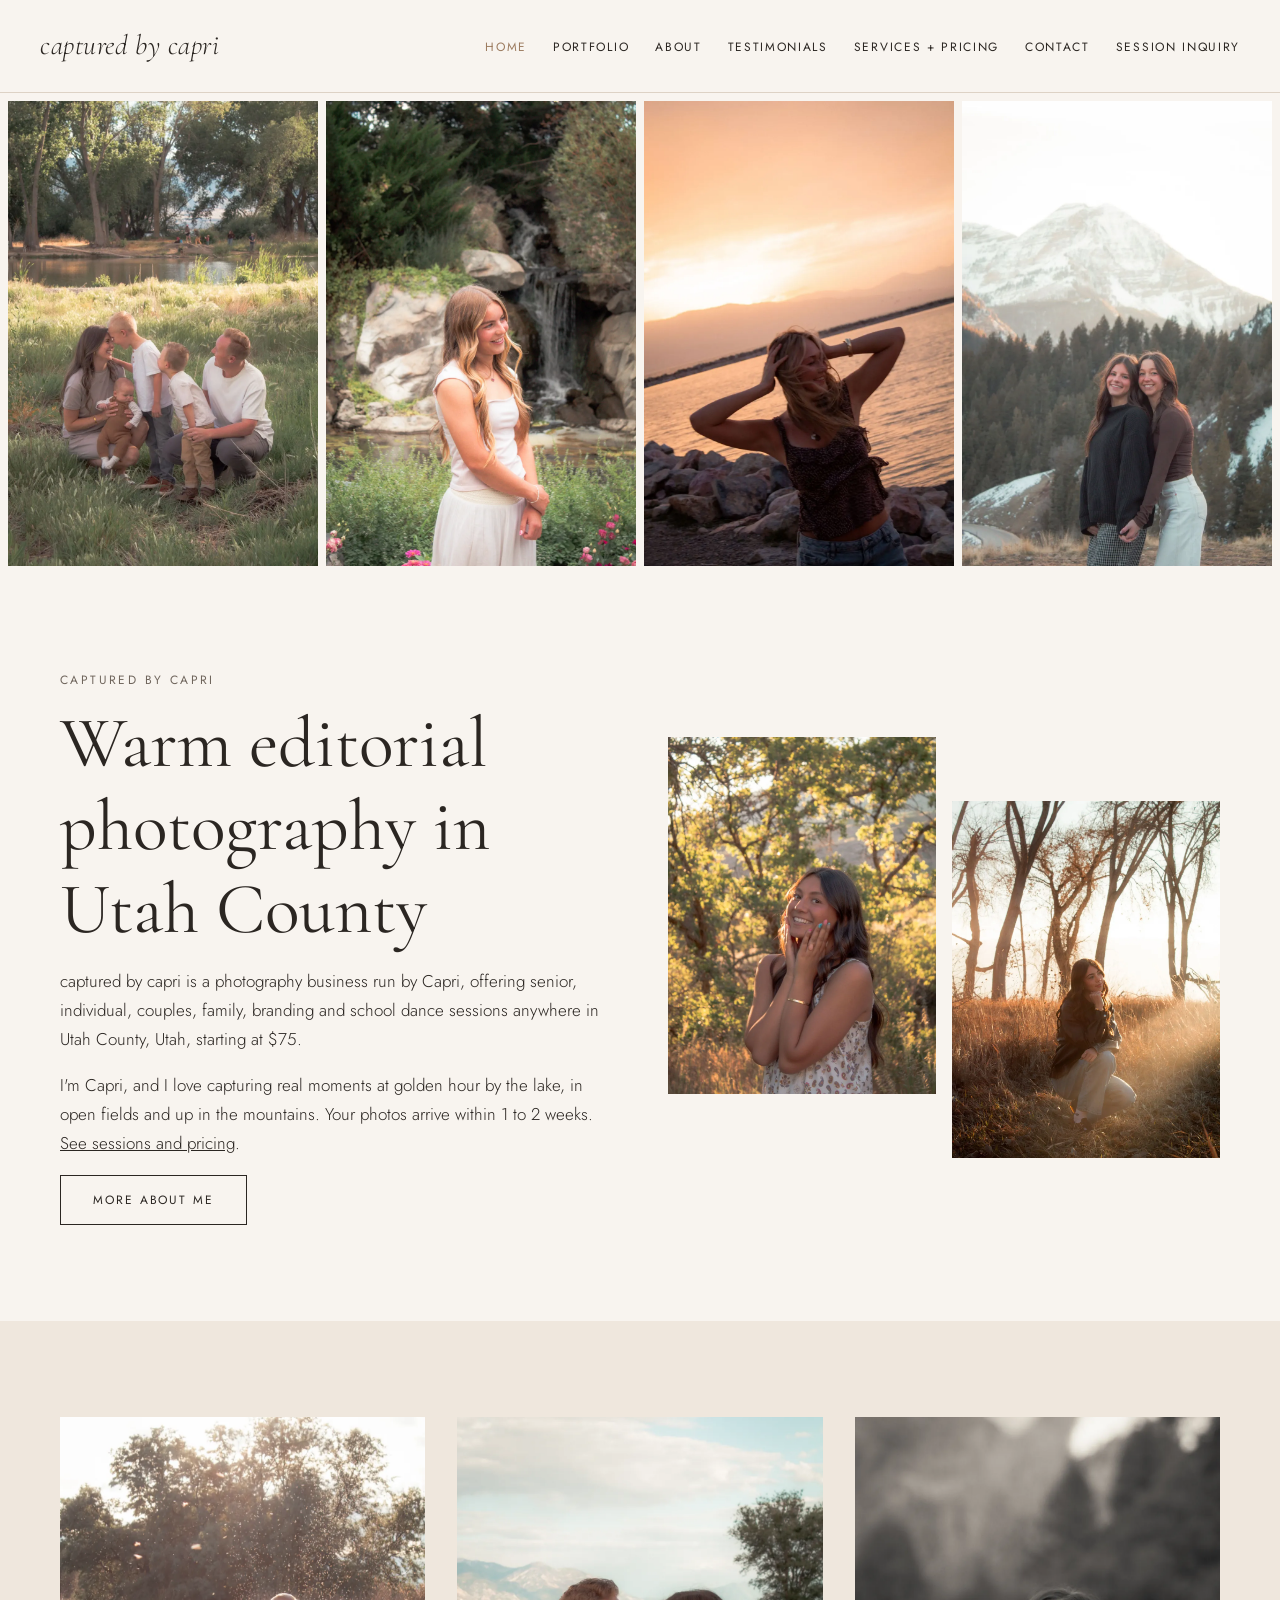
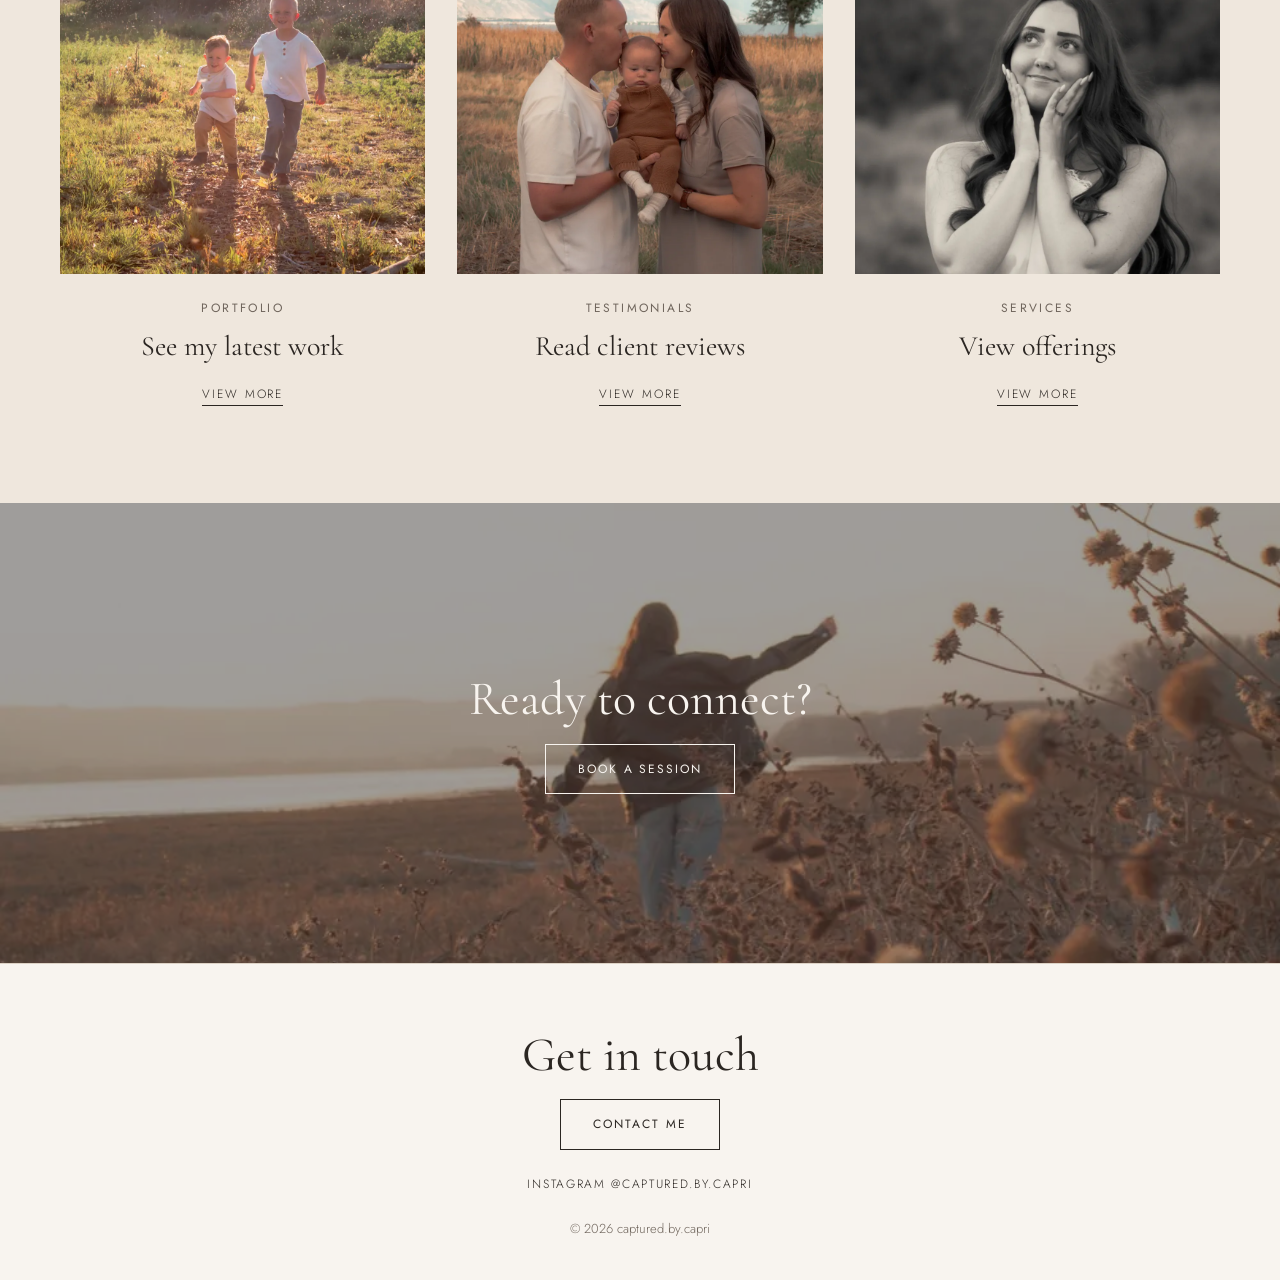
==== index.html @ 4c90bc12 "Add six new photos to the portfolio and B&W portrait to Services card Portfolio: adds IMG_1790, IMG_" ====
<!doctype html>
<html lang="en">
<head>
  <meta charset="utf-8">
  <meta name="viewport" content="width=device-width, initial-scale=1">
  <title>Utah County Senior & Family Photographer | captured by capri</title>
  <meta name="description" content="Warm, editorial photography in Utah County. Senior, couples, family and branding sessions with Capri, starting at $75. Book your session today.">
  <link rel="canonical" href="https://capturedbycapri.com/">
  <link rel="icon" href="favicon.svg" type="image/svg+xml">
  <link rel="apple-touch-icon" href="apple-touch-icon.png">
  <meta name="theme-color" content="#f8f4ef">
  <meta property="og:type" content="website">
  <meta property="og:site_name" content="captured by capri">
  <meta property="og:title" content="Utah County Senior & Family Photographer | captured by capri">
  <meta property="og:description" content="Warm, editorial photography in Utah County. Senior, couples, family and branding sessions with Capri, starting at $75. Book your session today.">
  <meta property="og:url" content="https://capturedbycapri.com/">
  <meta property="og:image" content="https://capturedbycapri.com/assets/og-image.jpg">
  <meta property="og:image:width" content="1200">
  <meta property="og:image:height" content="630">
  <meta name="twitter:card" content="summary_large_image">
  <script type="application/ld+json">
{
  "@context": "https://schema.org",
  "@type": "ProfessionalService",
  "@id": "https://capturedbycapri.com/#business",
  "name": "captured by capri",
  "description": "Senior, couples, family and branding photography in Utah County, Utah.",
  "url": "https://capturedbycapri.com/",
  "image": "https://capturedbycapri.com/assets/og-image.jpg",
  "logo": "https://capturedbycapri.com/apple-touch-icon.png",
  "priceRange": "$15–$115",
  "areaServed": {
    "@type": "AdministrativeArea",
    "name": "Utah County, Utah"
  },
  "sameAs": [
    "https://instagram.com/captured.by.capri"
  ],
  "hasOfferCatalog": {
    "@type": "OfferCatalog",
    "name": "Photography sessions",
    "itemListElement": [
      {
        "@type": "Offer",
        "price": "75",
        "priceCurrency": "USD",
        "itemOffered": {
          "@type": "Service",
          "name": "Individual / senior session",
          "description": "60+ photos"
        }
      },
      {
        "@type": "Offer",
        "price": "90",
        "priceCurrency": "USD",
        "itemOffered": {
          "@type": "Service",
          "name": "Couple session",
          "description": "70+ photos"
        }
      },
      {
        "@type": "Offer",
        "price": "105",
        "priceCurrency": "USD",
        "itemOffered": {
          "@type": "Service",
          "name": "Family session",
          "description": "65+ photos"
        }
      },
      {
        "@type": "Offer",
        "price": "115",
        "priceCurrency": "USD",
        "itemOffered": {
          "@type": "Service",
          "name": "Branding session",
          "description": "75+ photos"
        }
      },
      {
        "@type": "Offer",
        "price": "15",
        "priceCurrency": "USD",
        "itemOffered": {
          "@type": "Service",
          "name": "School dance group",
          "description": "Price varies with the number of couples in the group"
        }
      }
    ]
  },
  "founder": {
    "@type": "Person",
    "name": "Capri",
    "jobTitle": "Photographer",
    "url": "https://capturedbycapri.com/about.html",
    "sameAs": [
      "https://instagram.com/captured.by.capri"
    ]
  },
  "knowsAbout": [
    "Senior portrait photography",
    "Family photography",
    "Couples photography",
    "Branding photography"
  ]
}
  </script>
  <link rel="preconnect" href="https://fonts.googleapis.com">
  <link rel="preconnect" href="https://fonts.gstatic.com" crossorigin>
  <link href="https://fonts.googleapis.com/css2?family=Cormorant+Garamond:ital,wght@0,400;1,400&family=Jost:wght@300;400&display=swap" rel="stylesheet">
  <link rel="stylesheet" href="assets/style.css">
</head>
<body>
  <header class="site-header">
    <a class="logo" href="index.html">captured by capri</a>
    <button class="nav-toggle" aria-expanded="false" aria-controls="site-nav">Menu</button>
    <nav class="site-nav" id="site-nav" aria-label="Main">
      <ul>
        <li><a href="index.html" aria-current="page">Home</a></li>
        <li><a href="portfolio.html">Portfolio</a></li>
        <li><a href="about.html">About</a></li>
        <li><a href="testimonials.html">Testimonials</a></li>
        <li><a href="services.html">Services + Pricing</a></li>
        <li><a href="contact.html">Contact</a></li>
        <li><a href="inquiry.html">Session Inquiry</a></li>
      </ul>
    </nav>
  </header>

  <main>
    <section class="hero-strip" aria-label="Featured photos">
      <img src="assets/photos/web/IMG_3997.webp" alt="Family of five sitting together in green grass by a pond" width="1000" height="1500" fetchpriority="high">
      <img src="assets/photos/web/senior-waterfall.webp" alt="Senior portrait in a white dress beside a garden waterfall and pink zinnias" width="1000" height="1500">
      <img src="assets/photos/web/IMG_3326.webp" alt="Girl with her hands in her hair at the lakeshore during a peach-colored sunset" width="1000" height="1500">
      <img src="assets/photos/web/IMG_2853.webp" alt="Two friends hugging in front of a snowy mountain peak and pine trees" width="1000" height="1500">
    </section>

    <section class="section">
      <div class="container intro">
        <div>
          <span class="eyebrow">captured by capri</span>
          <h1>Warm editorial photography in Utah County</h1>
          <p>captured by capri is a photography business run by Capri, offering senior, individual, couples, family, branding and school dance sessions anywhere in Utah County, Utah, starting at $75.</p>
          <p>I'm Capri, and I love capturing real moments at golden hour by the lake, in open fields and up in the mountains. Your photos arrive within 1 to 2 weeks. <a href="services.html">See sessions and pricing</a>.</p>
          <a class="button" href="about.html">More about me</a>
        </div>
        <div class="intro-photos">
          <img src="assets/photos/web/IMG_4443.webp" alt="Senior girl smiling with her hands on her cheeks in golden-hour backlight" width="1000" height="1500" loading="lazy">
          <img src="assets/photos/web/IMG_2374.webp" alt="Senior girl crouched in tall grass under bare trees in golden backlight" width="1000" height="1500" loading="lazy">
        </div>
      </div>
    </section>

    <section class="section alt">
      <div class="container cards">
        <a class="card" href="portfolio.html">
          <img src="assets/photos/web/IMG_4342.webp" alt="Two young brothers running through sunlit grass by the lake" width="1000" height="1354" loading="lazy">
          <span class="eyebrow">Portfolio</span>
          <h3>See my latest work</h3>
          <span class="more">View more</span>
        </a>
        <a class="card" href="testimonials.html">
          <img src="assets/photos/web/IMG_4170.webp" alt="Parents kissing their baby in a golden field with mountains behind them" width="984" height="1500" loading="lazy">
          <span class="eyebrow">Testimonials</span>
          <h3>Read client reviews</h3>
          <span class="more">View more</span>
        </a>
        <a class="card" href="services.html">
          <img src="assets/photos/web/IMG_9666.webp" alt="Black and white portrait of a young woman smiling with her hands on her cheeks" width="1000" height="1500" loading="lazy">
          <span class="eyebrow">Services</span>
          <h3>View offerings</h3>
          <span class="more">View more</span>
        </a>
      </div>
    </section>

    <section class="cta-banner" style="background-image: url('assets/photos/web/IMG_2641.webp')">
      <div>
        <h2>Ready to connect?</h2>
        <a class="button light" href="inquiry.html">Book a session</a>
      </div>
    </section>
  </main>

  <footer class="site-footer">
    <h2>Get in touch</h2>
    <a class="button" href="contact.html">Contact me</a>
    <br>
    <a class="social" href="https://instagram.com/captured.by.capri">Instagram @captured.by.capri</a>
    <small>&copy; 2026 captured.by.capri</small>
  </footer>

  <script src="assets/site.js"></script>
</body>
</html>
---- assets/style.css ----
:root {
  --bg: #f8f4ef;
  --bg-alt: #efe7dd;
  --text: #2b2622;
  --muted: #6f655c;
  --accent: #9c7b5f;
  --line: #ddd2c5;
  --serif: "Cormorant Garamond", Georgia, serif;
  --sans: "Jost", "Helvetica Neue", Arial, sans-serif;
}

* { box-sizing: border-box; }

html { scroll-behavior: smooth; }

body {
  margin: 0;
  background: var(--bg);
  color: var(--text);
  font-family: var(--sans);
  font-weight: 300;
  font-size: 17px;
  line-height: 1.7;
}

img { display: block; max-width: 100%; height: auto; }

a { color: inherit; }

/* Header */
.site-header {
  display: flex;
  align-items: center;
  justify-content: space-between;
  gap: 24px;
  padding: 22px 40px;
  border-bottom: 1px solid var(--line);
  background: var(--bg);
  position: sticky;
  top: 0;
  z-index: 10;
}

.logo {
  font-family: var(--serif);
  font-size: 28px;
  font-style: italic;
  text-decoration: none;
  letter-spacing: 0.02em;
}

.site-nav ul {
  display: flex;
  flex-wrap: wrap;
  gap: 26px;
  list-style: none;
  margin: 0;
  padding: 0;
}

.site-nav a {
  text-decoration: none;
  text-transform: uppercase;
  letter-spacing: 0.14em;
  font-size: 12px;
  font-weight: 400;
}

.site-nav a:hover,
.site-nav a[aria-current="page"] { color: var(--accent); }

.nav-toggle {
  display: none;
  background: none;
  border: 1px solid var(--line);
  padding: 8px 12px;
  font: inherit;
  font-size: 12px;
  letter-spacing: 0.14em;
  text-transform: uppercase;
  color: var(--text);
  cursor: pointer;
}

/* Type */
h1, h2, h3 {
  font-family: var(--serif);
  font-weight: 400;
  line-height: 1.15;
  margin: 0 0 16px;
}

h1 { font-size: clamp(40px, 6vw, 72px); }
h2 { font-size: clamp(32px, 4vw, 48px); }
h3 { font-size: 28px; }

.eyebrow {
  display: block;
  text-transform: uppercase;
  letter-spacing: 0.2em;
  font-size: 12px;
  font-weight: 400;
  color: var(--muted);
  margin-bottom: 12px;
}

.button {
  display: inline-block;
  padding: 14px 32px;
  border: 1px solid var(--text);
  text-decoration: none;
  text-transform: uppercase;
  letter-spacing: 0.16em;
  font-size: 12px;
  font-weight: 400;
  background: transparent;
  color: var(--text);
  cursor: pointer;
  transition: background 0.2s, color 0.2s;
}

.button:hover { background: var(--text); color: var(--bg); }

.button.light { border-color: var(--bg); color: var(--bg); }
.button.light:hover { background: var(--bg); color: var(--text); }

/* Layout */
.section { padding: 96px 40px; }
.section.alt { background: var(--bg-alt); }
.container { max-width: 1160px; margin: 0 auto; }
.narrow { max-width: 720px; margin: 0 auto; }
.center { text-align: center; }

.page-title { padding: 80px 40px 40px; text-align: center; }

/* Home hero: four-photo strip */
.hero-strip {
  display: grid;
  grid-template-columns: repeat(4, minmax(0, 1fr));
  gap: 8px;
  padding: 8px;
}

.hero-strip img { width: 100%; aspect-ratio: 2 / 3; object-fit: cover; }

.intro {
  display: grid;
  grid-template-columns: minmax(0, 1fr) minmax(0, 1fr);
  gap: 56px;
  align-items: center;
}

.intro-photos { display: grid; grid-template-columns: minmax(0, 1fr) minmax(0, 1fr); gap: 16px; }
.intro-photos img { width: 100%; aspect-ratio: 3 / 4; object-fit: cover; }
.intro-photos img:last-child { margin-top: 64px; }

.cards {
  display: grid;
  grid-template-columns: repeat(3, minmax(0, 1fr));
  gap: 32px;
}

.card { text-align: center; text-decoration: none; }
.card img { width: 100%; aspect-ratio: 4 / 5; object-fit: cover; margin-bottom: 24px; }
.card .more {
  text-transform: uppercase;
  letter-spacing: 0.16em;
  font-size: 12px;
  border-bottom: 1px solid var(--text);
  padding-bottom: 2px;
}

.cta-banner {
  position: relative;
  min-height: 460px;
  display: grid;
  place-items: center;
  text-align: center;
  color: var(--bg);
  background-size: cover;
  background-position: center;
}

.cta-banner::before {
  content: "";
  position: absolute;
  inset: 0;
  background: rgba(43, 38, 34, 0.45);
}

.cta-banner > div { position: relative; }

/* Portfolio */
.gallery { columns: 3 280px; column-gap: 12px; padding: 0 12px 96px; }
.gallery img { width: 100%; margin-bottom: 12px; break-inside: avoid; }

/* About */
.about {
  display: grid;
  grid-template-columns: minmax(0, 5fr) minmax(0, 6fr);
  gap: 64px;
  align-items: start;
}

.about img { width: 100%; object-fit: cover; }
.about-secondary { margin-top: 24px; }
.about .actions { display: flex; flex-wrap: wrap; gap: 16px; margin-top: 32px; }

/* Testimonials */
.testimonial {
  display: grid;
  grid-template-columns: minmax(0, 1fr) minmax(0, 1fr);
  gap: 56px;
  align-items: center;
  padding: 64px 0;
  border-bottom: 1px solid var(--line);
}

.testimonial:last-child { border-bottom: 0; }
.testimonial.no-photos { grid-template-columns: minmax(0, 1fr); text-align: center; }
.testimonial.flip .photos { order: 2; }

.testimonial .photos { display: grid; grid-template-columns: repeat(3, minmax(0, 1fr)); gap: 8px; }
.testimonial .photos img { width: 100%; aspect-ratio: 2 / 3; object-fit: cover; }

blockquote {
  margin: 0;
  font-family: var(--serif);
  font-size: 28px;
  font-style: italic;
  line-height: 1.4;
}

.cite {
  display: block;
  margin-top: 20px;
  text-transform: uppercase;
  letter-spacing: 0.18em;
  font-size: 12px;
  color: var(--muted);
}

/* Services */
.services-hero img { width: 100%; max-height: 520px; object-fit: cover; }

.packages {
  display: grid;
  grid-template-columns: repeat(3, minmax(0, 1fr));
  gap: 24px;
}

.package {
  border: 1px solid var(--line);
  background: var(--bg);
  padding: 40px 32px;
  text-align: center;
  display: flex;
  flex-direction: column;
}

.package ul { list-style: none; padding: 0; margin: 0 0 24px; color: var(--muted); }
.package li { padding: 4px 0; }
.price { font-family: var(--serif); font-size: 40px; margin-top: auto; }
.price small { font-family: var(--sans); font-size: 13px; color: var(--muted); display: block; }

.info-list { list-style: none; padding: 0; margin: 48px 0 0; text-align: center; }
.info-list li { padding: 6px 0; }

/* Forms */
.split {
  display: grid;
  grid-template-columns: minmax(0, 1fr) minmax(0, 1fr);
  gap: 64px;
  align-items: start;
}

.split img { width: 100%; object-fit: cover; }

form { display: grid; gap: 20px; }

label {
  display: grid;
  gap: 6px;
  text-transform: uppercase;
  letter-spacing: 0.14em;
  font-size: 12px;
  font-weight: 400;
}

input, select, textarea {
  font: inherit;
  font-size: 16px;
  text-transform: none;
  letter-spacing: normal;
  color: var(--text);
  background: transparent;
  border: 0;
  border-bottom: 1px solid var(--muted);
  padding: 10px 2px;
  border-radius: 0;
}

textarea { min-height: 140px; resize: vertical; }

input:focus, select:focus, textarea:focus { outline: none; border-bottom-color: var(--accent); }

.form-note { font-size: 15px; color: var(--muted); margin: 0; }
.form-status { font-size: 15px; margin: 0; }

/* Footer */
.site-footer {
  border-top: 1px solid var(--line);
  padding: 64px 40px 40px;
  text-align: center;
}

.site-footer .social {
  display: inline-block;
  margin: 24px 0;
  text-decoration: none;
  letter-spacing: 0.14em;
  text-transform: uppercase;
  font-size: 12px;
}

.site-footer small { display: block; color: var(--muted); font-size: 13px; }

/* Responsive */
@media (max-width: 900px) {
  .section { padding: 72px 24px; }
  .page-title { padding: 64px 24px 32px; }
  .site-header { padding: 18px 24px; flex-wrap: wrap; }
  .nav-toggle { display: block; }
  .site-nav { display: none; width: 100%; }
  .site-nav.open { display: block; }
  .site-nav ul { flex-direction: column; gap: 14px; padding: 12px 0 4px; }
  .hero-strip { grid-template-columns: repeat(2, minmax(0, 1fr)); }
  .intro, .about, .testimonial, .split { grid-template-columns: minmax(0, 1fr); gap: 40px; }
  .testimonial.flip .photos { order: 0; }
  .cards, .packages { grid-template-columns: minmax(0, 1fr); }
}

@media (max-width: 520px) {
  body { font-size: 16px; }
  .site-header { padding: 16px; }
  .section { padding: 56px 16px; }
  .page-title { padding: 48px 16px 24px; }
  .site-footer { padding: 48px 16px 32px; }
  blockquote { font-size: 23px; }
}

/* Services FAQ */
.page-title p { margin: 16px auto 0; color: var(--muted); }
.faq h2 { margin-bottom: 32px; }
.faq h3 { font-size: 24px; margin: 32px 0 8px; }
.faq p { margin: 0; }
.faq a { color: var(--accent); }

/* Spam trap field on forms: hidden from people, bots fill it in */
.honey { position: absolute; left: -9999px; }
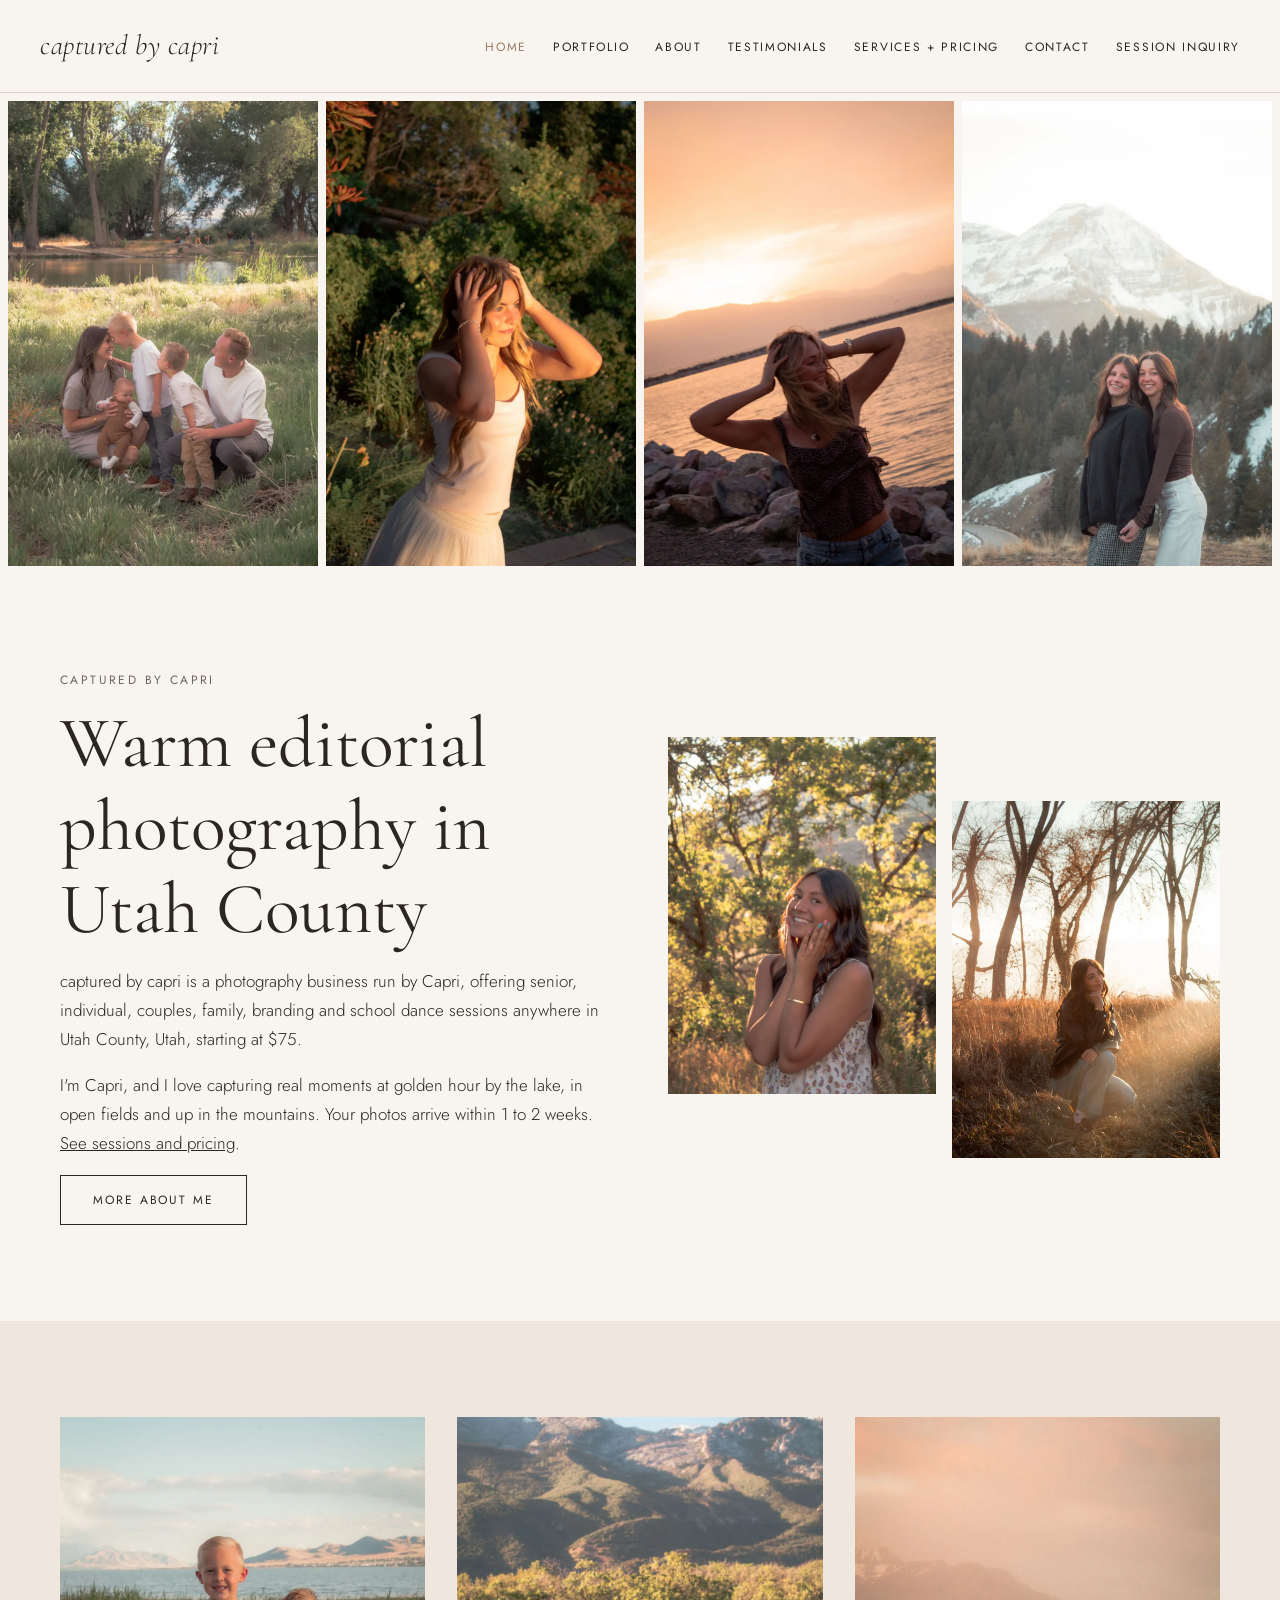
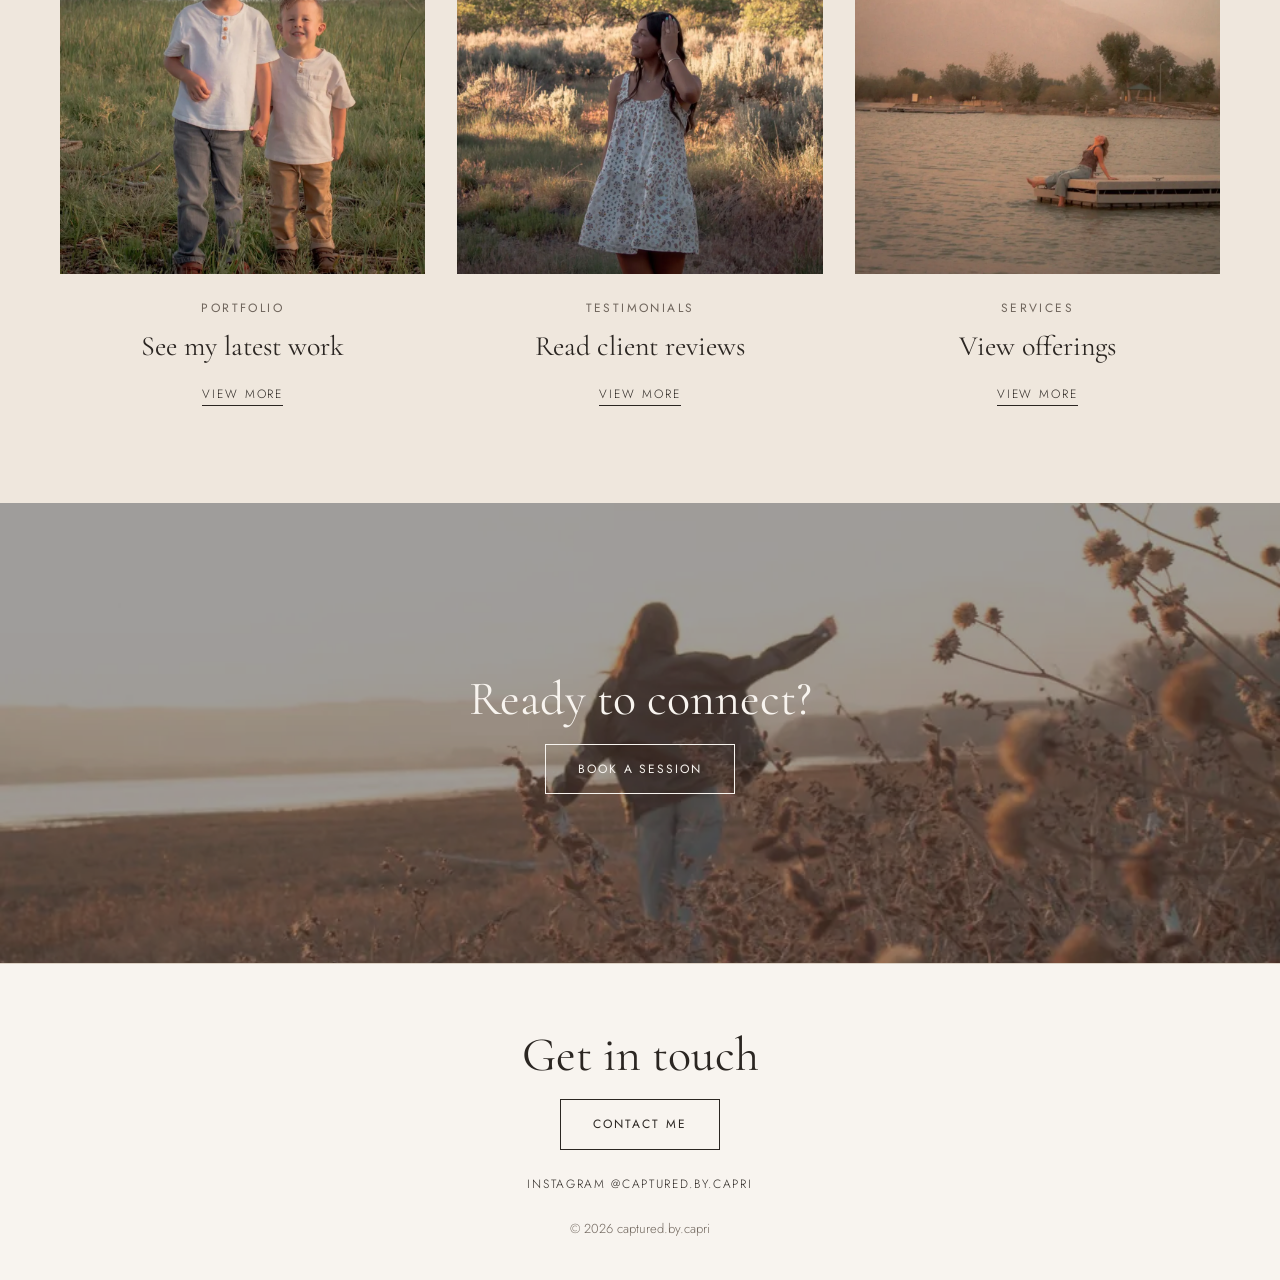
==== commit 49e9d67a: "GEO pass: answer-first homepage copy, FAQ and review schema, llms.txt - Homepage opens with a one-se" ====
--- a/index.html
+++ b/index.html
@@ -134,7 +134,7 @@
   <main>
     <section class="hero-strip" aria-label="Featured photos">
       <img src="assets/photos/web/IMG_3997.webp" alt="Family of five sitting together in green grass by a pond" width="1000" height="1500" fetchpriority="high">
-      <img src="assets/photos/web/senior-waterfall.webp" alt="Senior portrait in a white dress beside a garden waterfall and pink zinnias" width="1000" height="1500">
+      <img src="assets/photos/web/IMG_3544.webp" alt="Senior portrait in a white dress among green leaves in warm evening light" width="1000" height="1500">
       <img src="assets/photos/web/IMG_3326.webp" alt="Girl with her hands in her hair at the lakeshore during a peach-colored sunset" width="1000" height="1500">
       <img src="assets/photos/web/IMG_2853.webp" alt="Two friends hugging in front of a snowy mountain peak and pine trees" width="1000" height="1500">
     </section>
@@ -158,19 +158,19 @@
     <section class="section alt">
       <div class="container cards">
         <a class="card" href="portfolio.html">
-          <img src="assets/photos/web/IMG_4342.webp" alt="Two young brothers running through sunlit grass by the lake" width="1000" height="1354" loading="lazy">
+          <img src="assets/photos/web/IMG_4353.webp" alt="Two young brothers in matching white shirts standing by the lake" width="1000" height="1500" loading="lazy">
           <span class="eyebrow">Portfolio</span>
           <h3>See my latest work</h3>
           <span class="more">View more</span>
         </a>
         <a class="card" href="testimonials.html">
-          <img src="assets/photos/web/IMG_4170.webp" alt="Parents kissing their baby in a golden field with mountains behind them" width="984" height="1500" loading="lazy">
+          <img src="assets/photos/web/IMG_4410.webp" alt="Senior girl in a floral sundress in a sagebrush field below rugged mountains" width="1000" height="1500" loading="lazy">
           <span class="eyebrow">Testimonials</span>
           <h3>Read client reviews</h3>
           <span class="more">View more</span>
         </a>
         <a class="card" href="services.html">
-          <img src="assets/photos/web/IMG_9666.webp" alt="Black and white portrait of a young woman smiling with her hands on her cheeks" width="1000" height="1500" loading="lazy">
+          <img src="assets/photos/web/IMG_3371.webp" alt="Girl sitting at the end of a dock on calm water with mountains in the distance" width="1000" height="1500" loading="lazy">
           <span class="eyebrow">Services</span>
           <h3>View offerings</h3>
           <span class="more">View more</span>
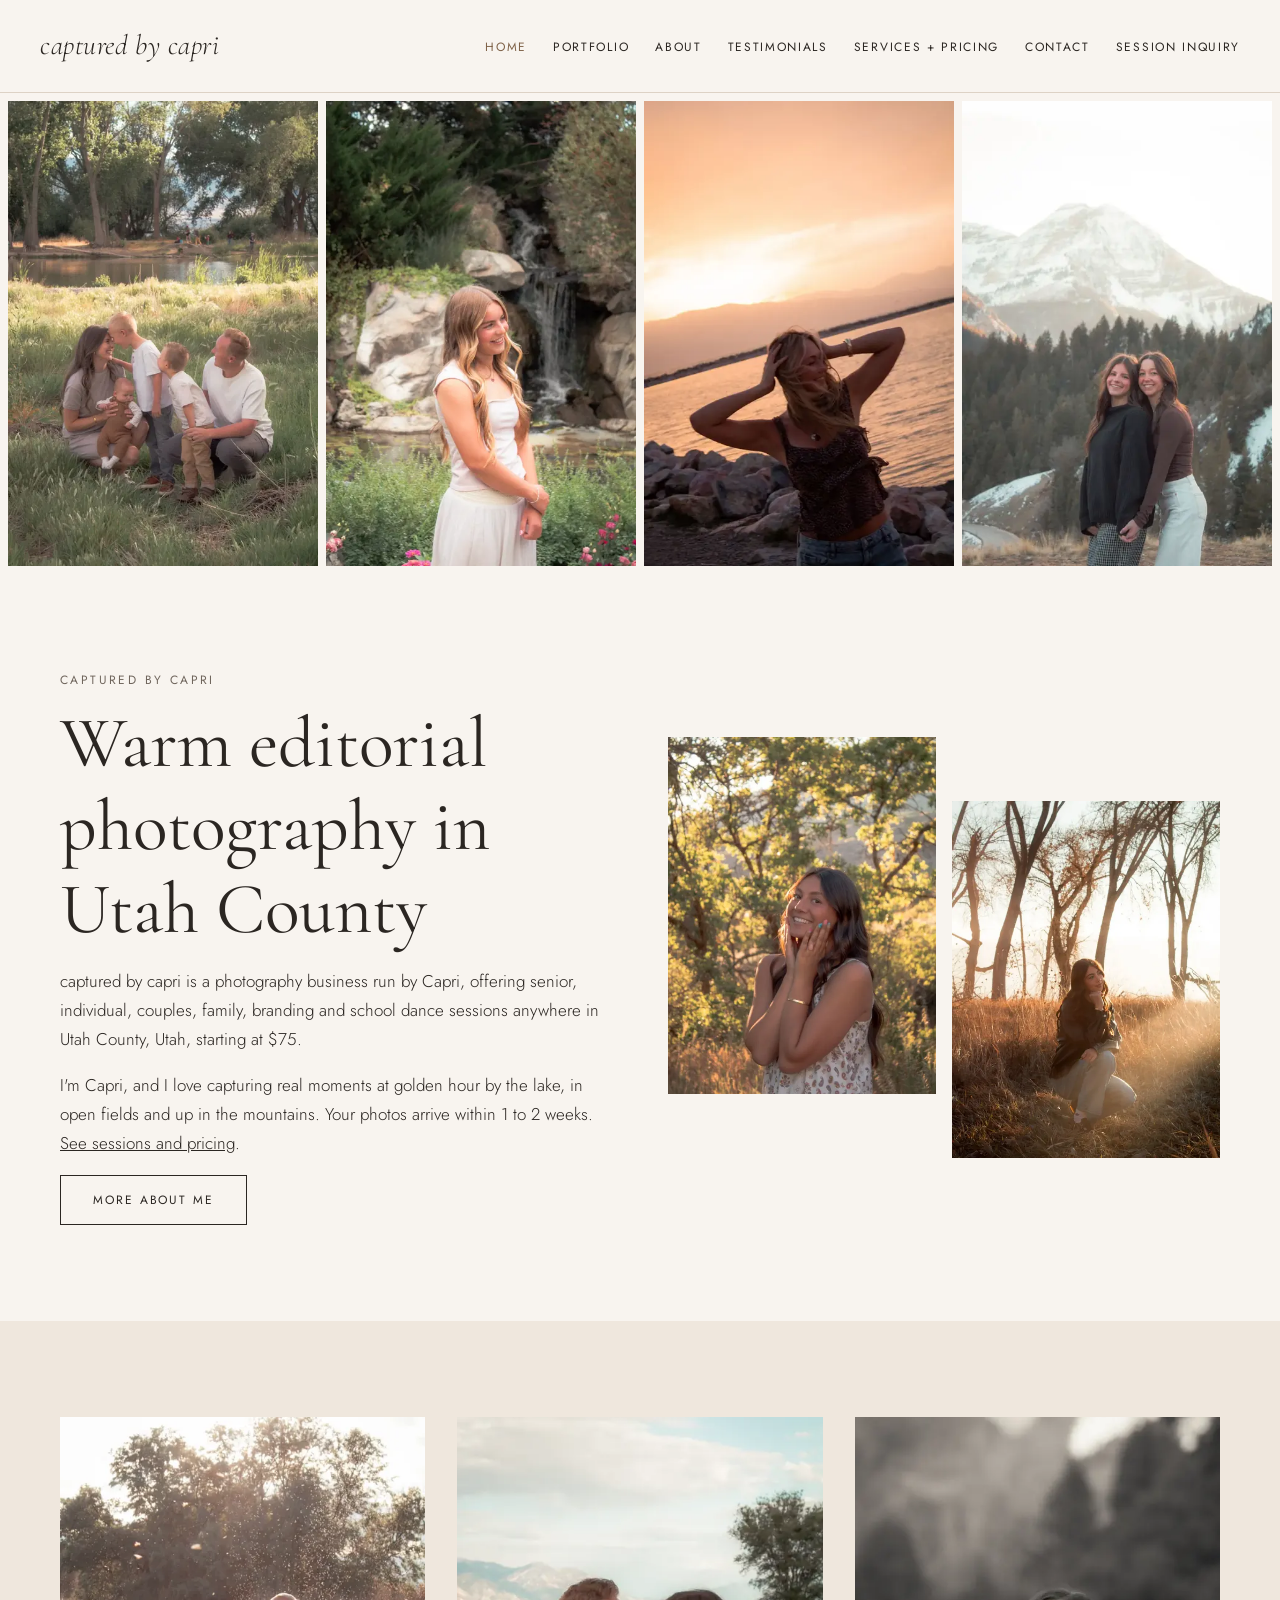
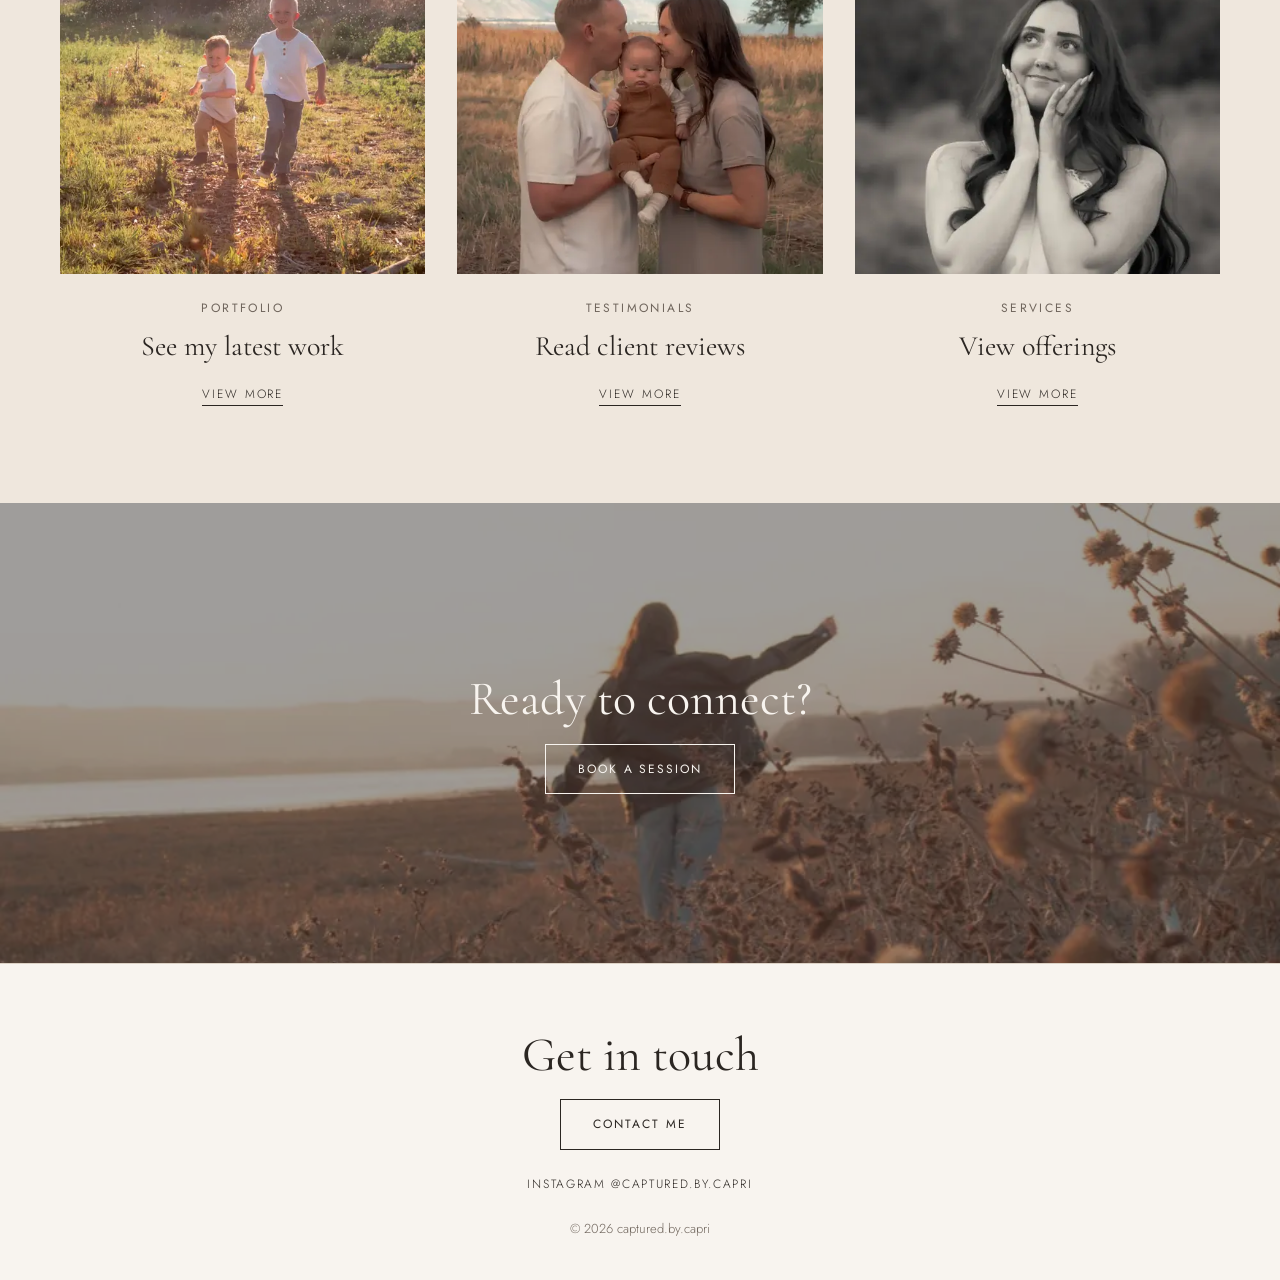
==== commit 9479f991: "Faster phone photos, readable links, heading order, portfolio intro - 500px WebP copies of every web" ====
--- a/index.html
+++ b/index.html
@@ -133,10 +133,10 @@
 
   <main>
     <section class="hero-strip" aria-label="Featured photos">
-      <img src="assets/photos/web/IMG_3997.webp" alt="Family of five sitting together in green grass by a pond" width="1000" height="1500" fetchpriority="high">
-      <img src="assets/photos/web/IMG_3544.webp" alt="Senior portrait in a white dress among green leaves in warm evening light" width="1000" height="1500">
-      <img src="assets/photos/web/IMG_3326.webp" alt="Girl with her hands in her hair at the lakeshore during a peach-colored sunset" width="1000" height="1500">
-      <img src="assets/photos/web/IMG_2853.webp" alt="Two friends hugging in front of a snowy mountain peak and pine trees" width="1000" height="1500">
+      <img src="assets/photos/web/IMG_3997.webp" srcset="assets/photos/web/IMG_3997-500.webp 500w, assets/photos/web/IMG_3997.webp 1000w" sizes="(max-width: 900px) 50vw, 25vw" alt="Family of five sitting together in green grass by a pond" width="1000" height="1500" fetchpriority="high">
+      <img src="assets/photos/web/senior-waterfall.webp" srcset="assets/photos/web/senior-waterfall-500.webp 500w, assets/photos/web/senior-waterfall.webp 1000w" sizes="(max-width: 900px) 50vw, 25vw" alt="Senior portrait in a white dress beside a garden waterfall and pink zinnias" width="1000" height="1500">
+      <img src="assets/photos/web/IMG_3326.webp" srcset="assets/photos/web/IMG_3326-500.webp 500w, assets/photos/web/IMG_3326.webp 1000w" sizes="(max-width: 900px) 50vw, 25vw" alt="Girl with her hands in her hair at the lakeshore during a peach-colored sunset" width="1000" height="1500">
+      <img src="assets/photos/web/IMG_2853.webp" srcset="assets/photos/web/IMG_2853-500.webp 500w, assets/photos/web/IMG_2853.webp 1000w" sizes="(max-width: 900px) 50vw, 25vw" alt="Two friends hugging in front of a snowy mountain peak and pine trees" width="1000" height="1500">
     </section>
 
     <section class="section">
@@ -149,8 +149,8 @@
           <a class="button" href="about.html">More about me</a>
         </div>
         <div class="intro-photos">
-          <img src="assets/photos/web/IMG_4443.webp" alt="Senior girl smiling with her hands on her cheeks in golden-hour backlight" width="1000" height="1500" loading="lazy">
-          <img src="assets/photos/web/IMG_2374.webp" alt="Senior girl crouched in tall grass under bare trees in golden backlight" width="1000" height="1500" loading="lazy">
+          <img src="assets/photos/web/IMG_4443.webp" srcset="assets/photos/web/IMG_4443-500.webp 500w, assets/photos/web/IMG_4443.webp 1000w" sizes="(max-width: 900px) 50vw, 25vw" alt="Senior girl smiling with her hands on her cheeks in golden-hour backlight" width="1000" height="1500" loading="lazy">
+          <img src="assets/photos/web/IMG_2374.webp" srcset="assets/photos/web/IMG_2374-500.webp 500w, assets/photos/web/IMG_2374.webp 1000w" sizes="(max-width: 900px) 50vw, 25vw" alt="Senior girl crouched in tall grass under bare trees in golden backlight" width="1000" height="1500" loading="lazy">
         </div>
       </div>
     </section>
@@ -158,21 +158,21 @@
     <section class="section alt">
       <div class="container cards">
         <a class="card" href="portfolio.html">
-          <img src="assets/photos/web/IMG_4353.webp" alt="Two young brothers in matching white shirts standing by the lake" width="1000" height="1500" loading="lazy">
+          <img src="assets/photos/web/IMG_4342.webp" srcset="assets/photos/web/IMG_4342-500.webp 500w, assets/photos/web/IMG_4342.webp 1000w" sizes="(max-width: 900px) 100vw, 33vw" alt="Two young brothers running through sunlit grass by the lake" width="1000" height="1354" loading="lazy">
           <span class="eyebrow">Portfolio</span>
-          <h3>See my latest work</h3>
+          <h2>See my latest work</h2>
           <span class="more">View more</span>
         </a>
         <a class="card" href="testimonials.html">
-          <img src="assets/photos/web/IMG_4410.webp" alt="Senior girl in a floral sundress in a sagebrush field below rugged mountains" width="1000" height="1500" loading="lazy">
+          <img src="assets/photos/web/IMG_4170.webp" srcset="assets/photos/web/IMG_4170-500.webp 500w, assets/photos/web/IMG_4170.webp 1000w" sizes="(max-width: 900px) 100vw, 33vw" alt="Parents kissing their baby in a golden field with mountains behind them" width="984" height="1500" loading="lazy">
           <span class="eyebrow">Testimonials</span>
-          <h3>Read client reviews</h3>
+          <h2>Read client reviews</h2>
           <span class="more">View more</span>
         </a>
         <a class="card" href="services.html">
-          <img src="assets/photos/web/IMG_3371.webp" alt="Girl sitting at the end of a dock on calm water with mountains in the distance" width="1000" height="1500" loading="lazy">
+          <img src="assets/photos/web/IMG_9666.webp" srcset="assets/photos/web/IMG_9666-500.webp 500w, assets/photos/web/IMG_9666.webp 1000w" sizes="(max-width: 900px) 100vw, 33vw" alt="Black and white portrait of a young woman smiling with her hands on her cheeks" width="1000" height="1500" loading="lazy">
           <span class="eyebrow">Services</span>
-          <h3>View offerings</h3>
+          <h2>View offerings</h2>
           <span class="more">View more</span>
         </a>
       </div>
--- a/assets/style.css
+++ b/assets/style.css
@@ -4,6 +4,7 @@
   --text: #2b2622;
   --muted: #6f655c;
   --accent: #9c7b5f;
+  --accent-text: #7f6248; /* accent darkened for readable text */
   --line: #ddd2c5;
   --serif: "Cormorant Garamond", Georgia, serif;
   --sans: "Jost", "Helvetica Neue", Arial, sans-serif;
@@ -67,7 +68,7 @@
 }
 
 .site-nav a:hover,
-.site-nav a[aria-current="page"] { color: var(--accent); }
+.site-nav a[aria-current="page"] { color: var(--accent-text); }
 
 .nav-toggle {
   display: none;
@@ -354,7 +355,10 @@
 .faq h2 { margin-bottom: 32px; }
 .faq h3 { font-size: 24px; margin: 32px 0 8px; }
 .faq p { margin: 0; }
-.faq a { color: var(--accent); }
+.faq a { color: var(--accent-text); }
 
 /* Spam trap field on forms: hidden from people, bots fill it in */
 .honey { position: absolute; left: -9999px; }
+
+/* Card and package titles are h2 for heading order, styled like h3 */
+.card h2, .package h2 { font-size: 28px; }
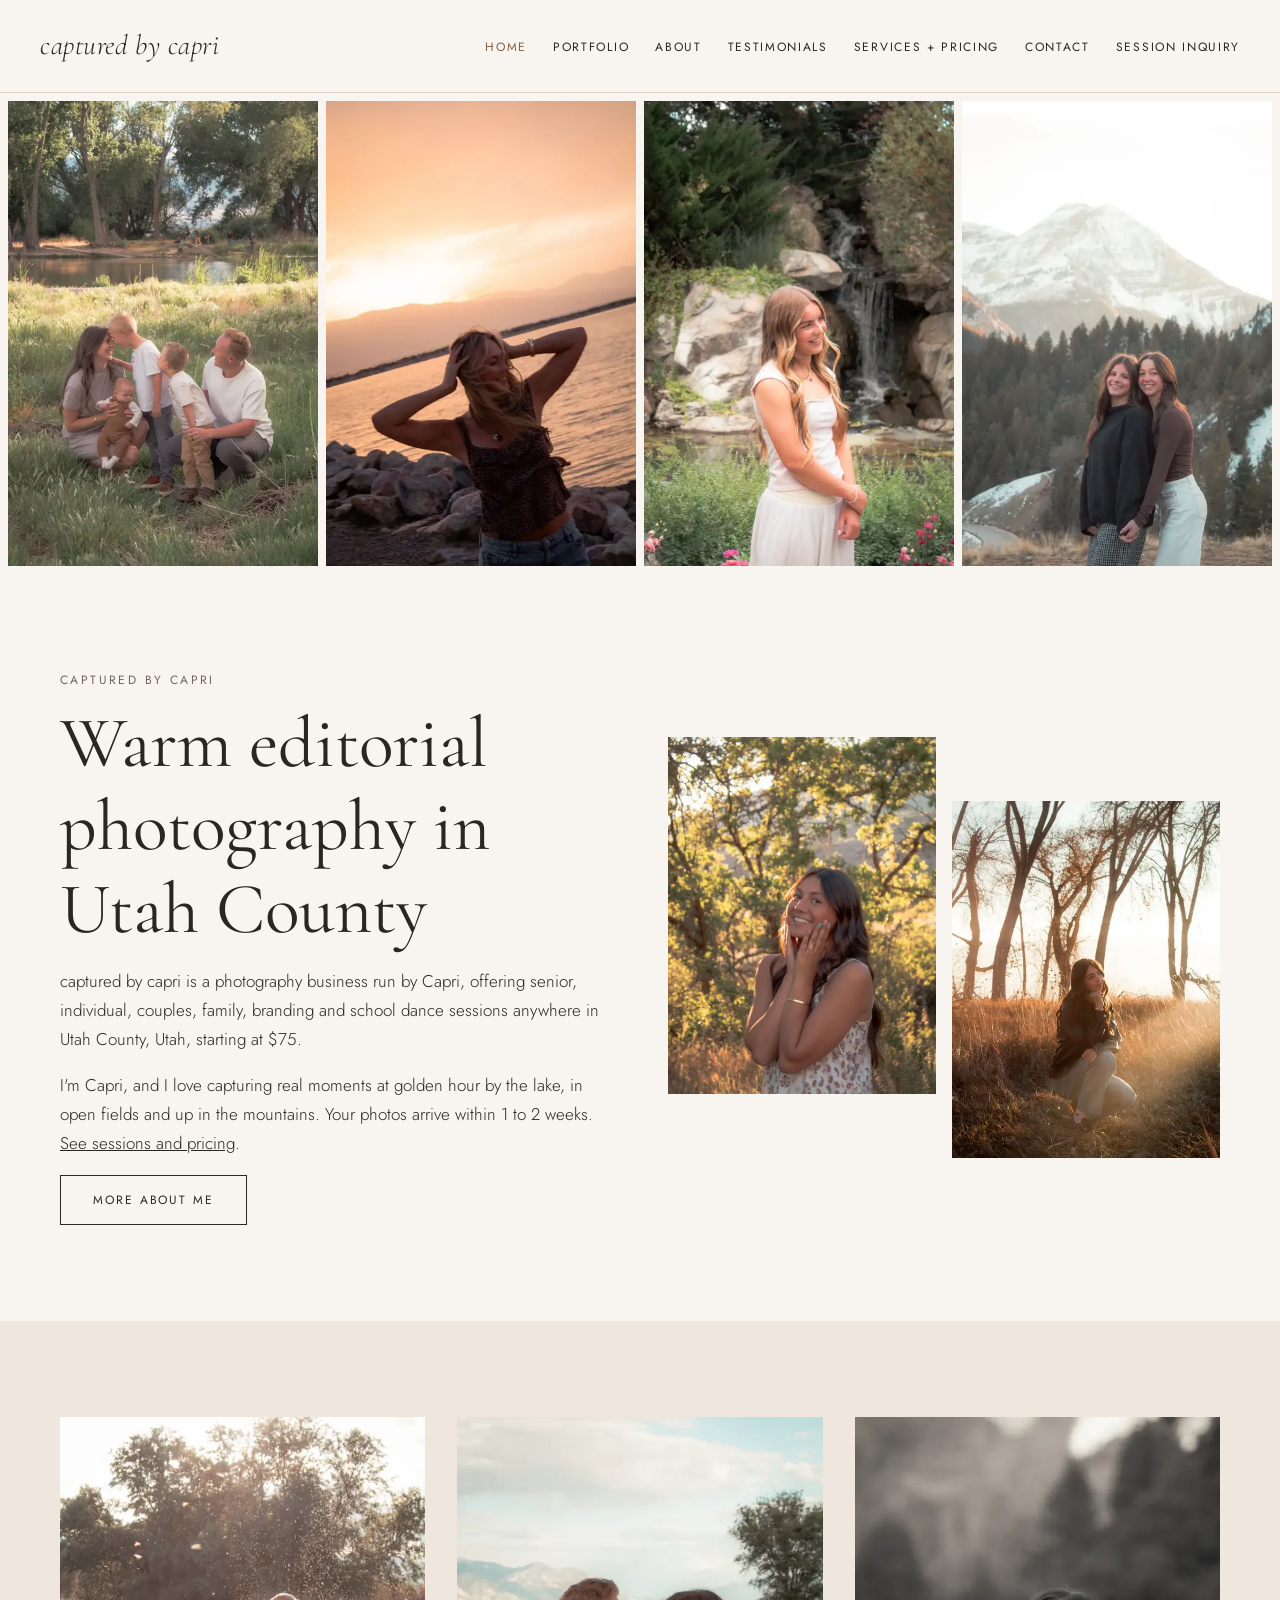
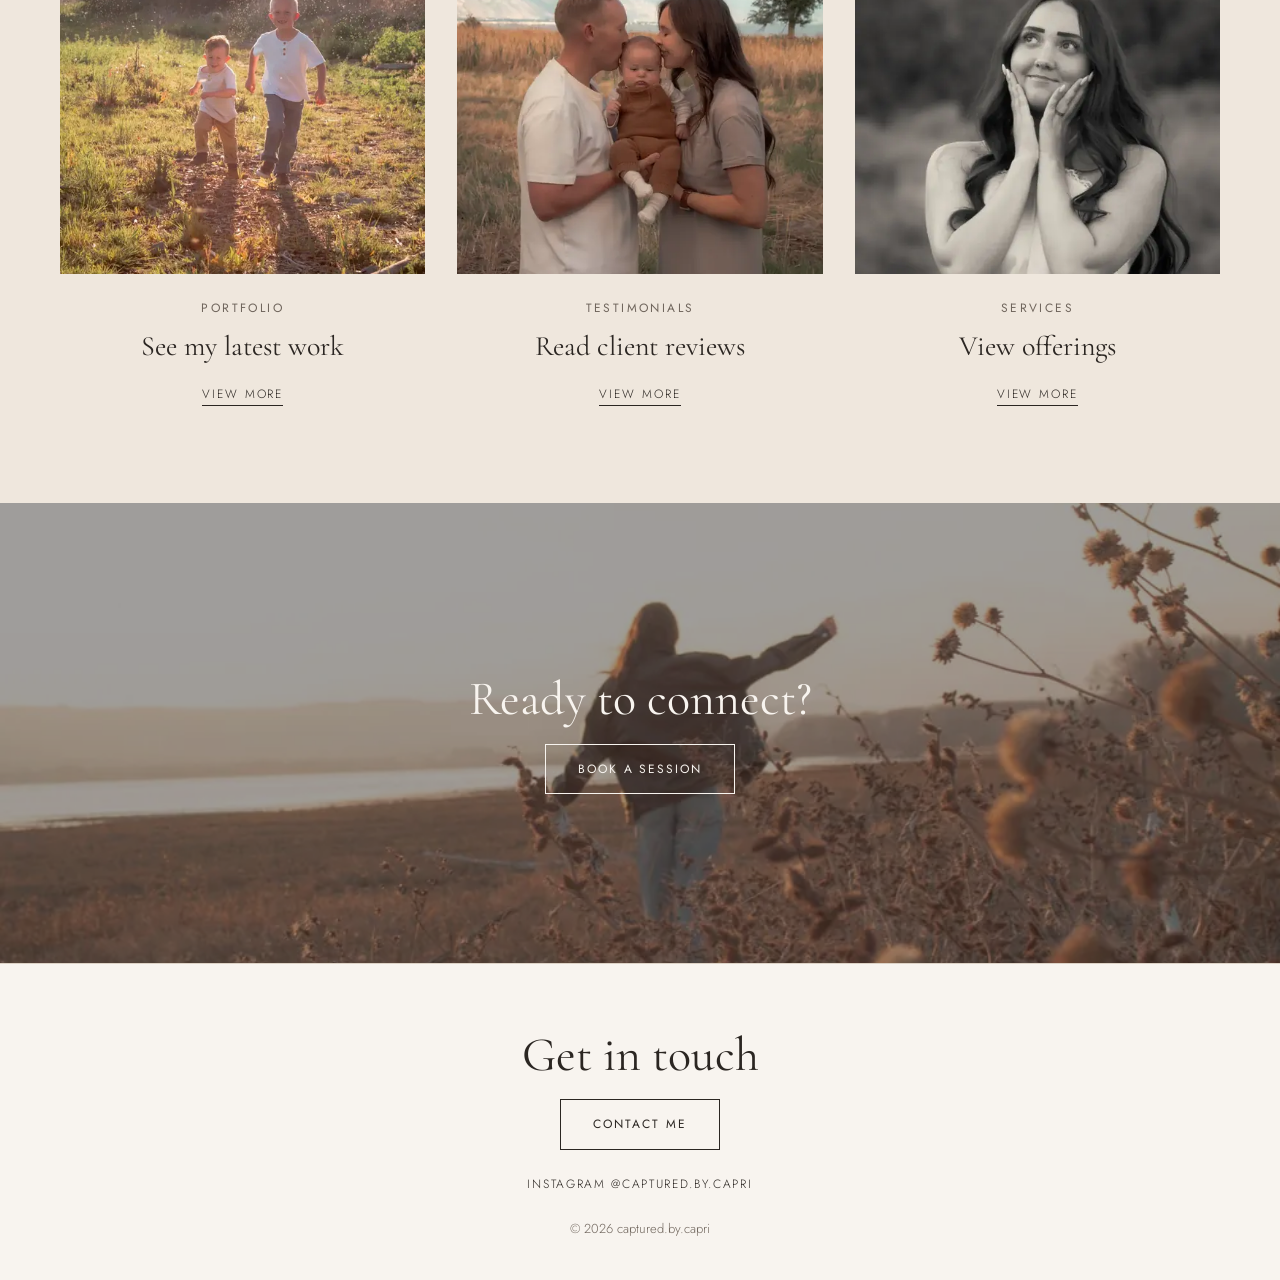
==== commit c8a8e77b: "Portfolio swap, sky fix, and hero reorder - Portfolio: remove IMG_1705 (couple walking away) and put" ====
--- a/index.html
+++ b/index.html
@@ -134,8 +134,8 @@
   <main>
     <section class="hero-strip" aria-label="Featured photos">
       <img src="assets/photos/web/IMG_3997.webp" srcset="assets/photos/web/IMG_3997-500.webp 500w, assets/photos/web/IMG_3997.webp 1000w" sizes="(max-width: 900px) 50vw, 25vw" alt="Family of five sitting together in green grass by a pond" width="1000" height="1500" fetchpriority="high">
+      <img src="assets/photos/web/IMG_3326.webp" srcset="assets/photos/web/IMG_3326-500.webp 500w, assets/photos/web/IMG_3326.webp 1000w" sizes="(max-width: 900px) 50vw, 25vw" alt="Girl with her hands in her hair at the lakeshore during a peach-colored sunset" width="1000" height="1500">
       <img src="assets/photos/web/senior-waterfall.webp" srcset="assets/photos/web/senior-waterfall-500.webp 500w, assets/photos/web/senior-waterfall.webp 1000w" sizes="(max-width: 900px) 50vw, 25vw" alt="Senior portrait in a white dress beside a garden waterfall and pink zinnias" width="1000" height="1500">
-      <img src="assets/photos/web/IMG_3326.webp" srcset="assets/photos/web/IMG_3326-500.webp 500w, assets/photos/web/IMG_3326.webp 1000w" sizes="(max-width: 900px) 50vw, 25vw" alt="Girl with her hands in her hair at the lakeshore during a peach-colored sunset" width="1000" height="1500">
       <img src="assets/photos/web/IMG_2853.webp" srcset="assets/photos/web/IMG_2853-500.webp 500w, assets/photos/web/IMG_2853.webp 1000w" sizes="(max-width: 900px) 50vw, 25vw" alt="Two friends hugging in front of a snowy mountain peak and pine trees" width="1000" height="1500">
     </section>
 
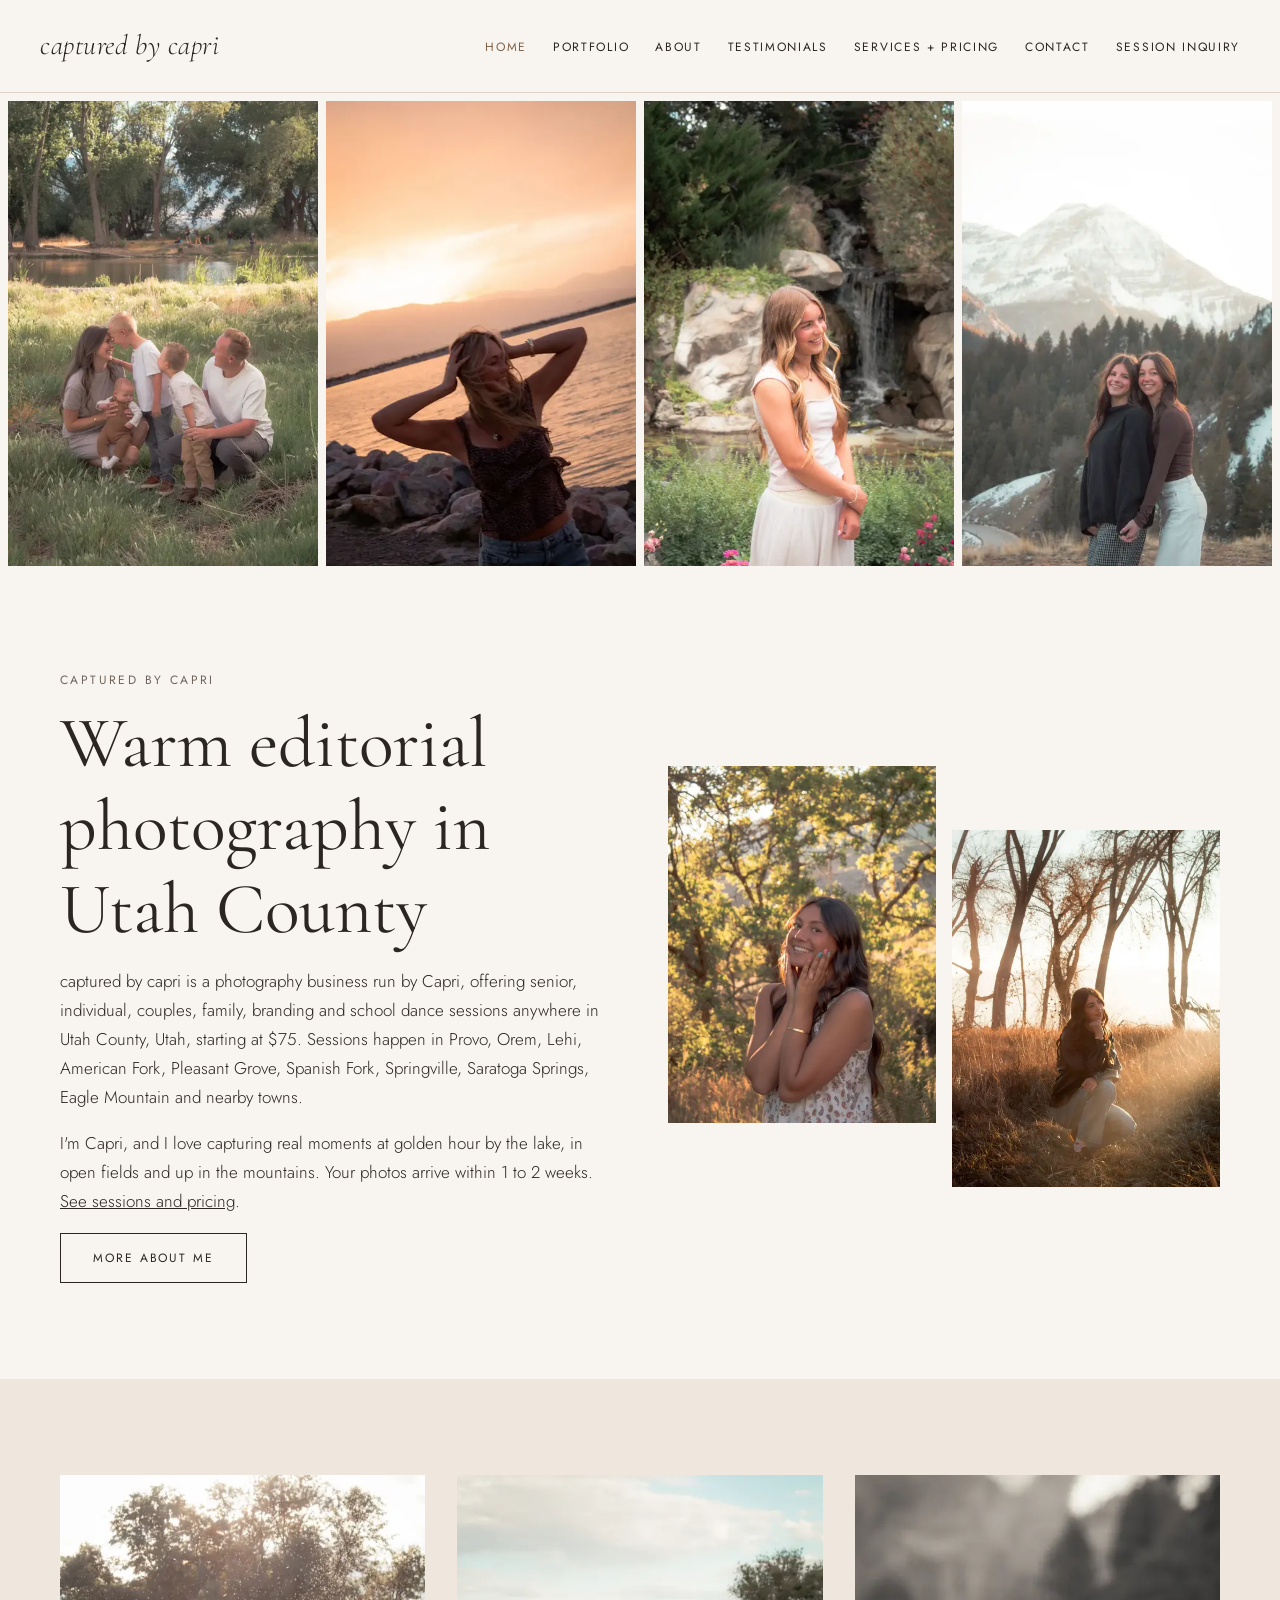
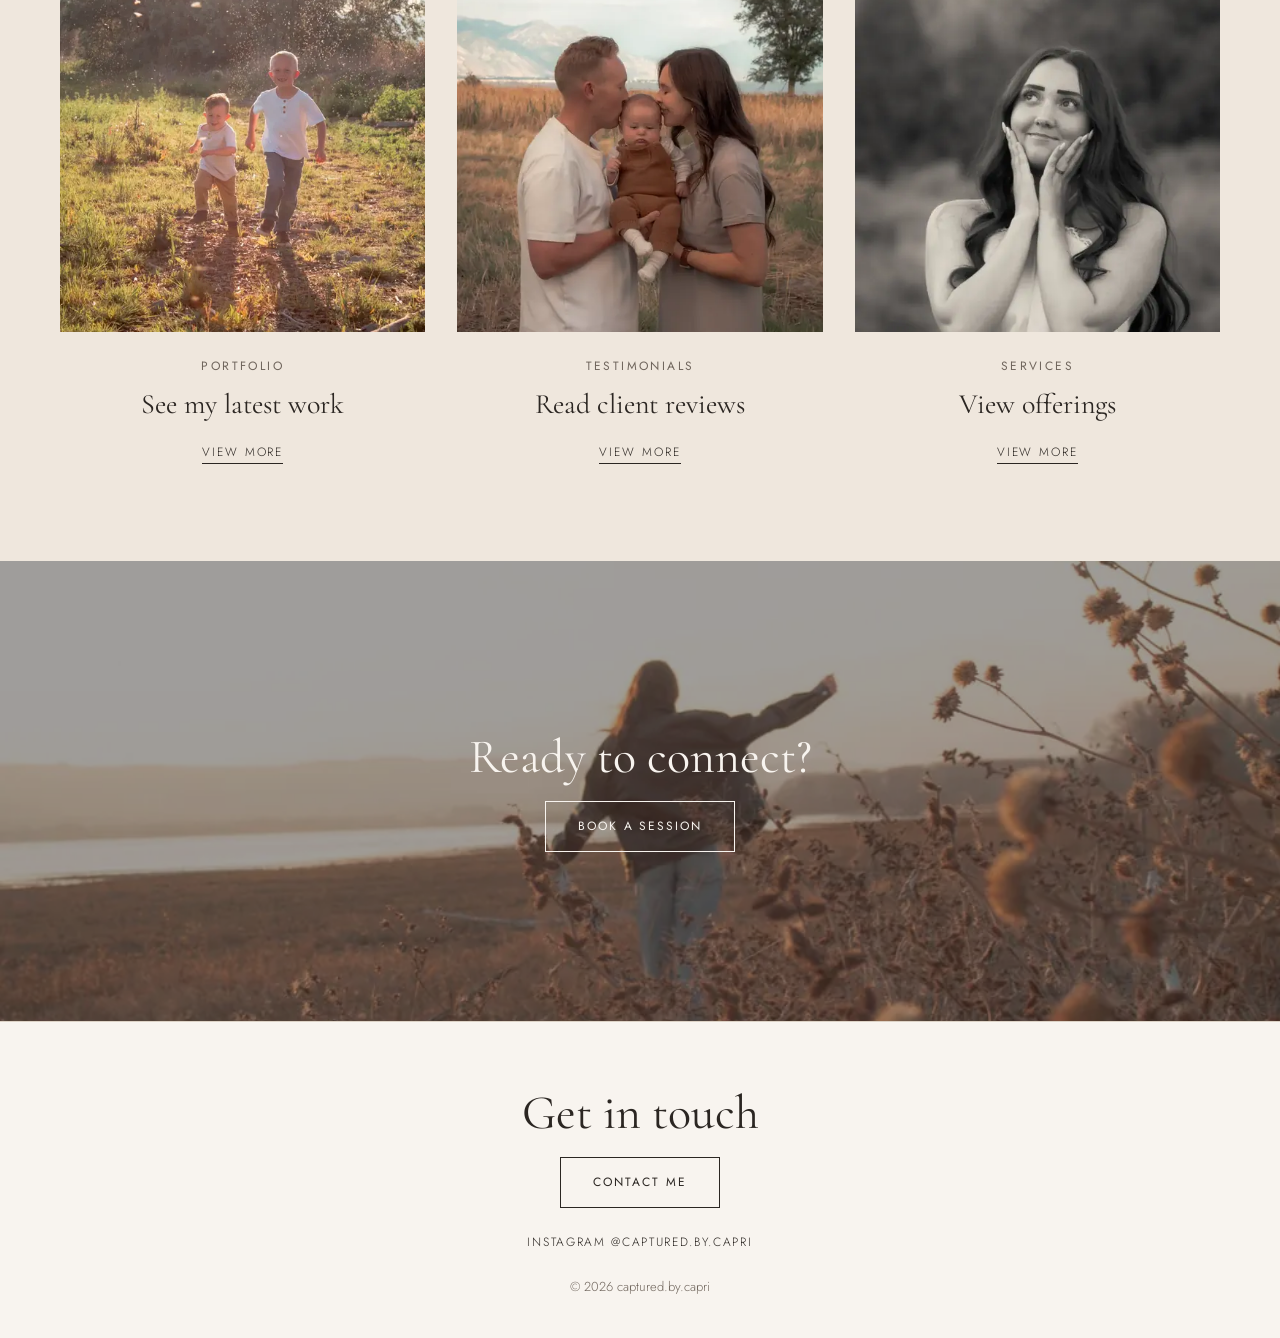
==== commit 9a84f4da: "Name Utah County cities served and fix portfolio description Co-Authored-By: Claude Opus 5.5 <norepl" ====
--- a/index.html
+++ b/index.html
@@ -29,10 +29,18 @@
   "image": "https://capturedbycapri.com/assets/og-image.jpg",
   "logo": "https://capturedbycapri.com/apple-touch-icon.png",
   "priceRange": "$15–$115",
-  "areaServed": {
-    "@type": "AdministrativeArea",
-    "name": "Utah County, Utah"
-  },
+  "areaServed": [
+    { "@type": "AdministrativeArea", "name": "Utah County, Utah" },
+    { "@type": "City", "name": "Provo, Utah" },
+    { "@type": "City", "name": "Orem, Utah" },
+    { "@type": "City", "name": "Lehi, Utah" },
+    { "@type": "City", "name": "American Fork, Utah" },
+    { "@type": "City", "name": "Pleasant Grove, Utah" },
+    { "@type": "City", "name": "Spanish Fork, Utah" },
+    { "@type": "City", "name": "Springville, Utah" },
+    { "@type": "City", "name": "Saratoga Springs, Utah" },
+    { "@type": "City", "name": "Eagle Mountain, Utah" }
+  ],
   "sameAs": [
     "https://instagram.com/captured.by.capri"
   ],
@@ -144,7 +152,7 @@
         <div>
           <span class="eyebrow">captured by capri</span>
           <h1>Warm editorial photography in Utah County</h1>
-          <p>captured by capri is a photography business run by Capri, offering senior, individual, couples, family, branding and school dance sessions anywhere in Utah County, Utah, starting at $75.</p>
+          <p>captured by capri is a photography business run by Capri, offering senior, individual, couples, family, branding and school dance sessions anywhere in Utah County, Utah, starting at $75. Sessions happen in Provo, Orem, Lehi, American Fork, Pleasant Grove, Spanish Fork, Springville, Saratoga Springs, Eagle Mountain and nearby towns.</p>
           <p>I'm Capri, and I love capturing real moments at golden hour by the lake, in open fields and up in the mountains. Your photos arrive within 1 to 2 weeks. <a href="services.html">See sessions and pricing</a>.</p>
           <a class="button" href="about.html">More about me</a>
         </div>
--- a/assets/style.css
+++ b/assets/style.css
@@ -1,3 +1,14 @@
+/* Arial scaled to Jost's width so text doesn't re-wrap (and shift the page)
+   when the web font finishes loading */
+@font-face {
+  font-family: "Jost Fallback";
+  src: local("Arial"), local("ArialMT"), local("Liberation Sans");
+  size-adjust: 92.4%;
+  ascent-override: 115.8%;
+  descent-override: 41.1%;
+  line-gap-override: 0%;
+}
+
 :root {
   --bg: #f8f4ef;
   --bg-alt: #efe7dd;
@@ -7,7 +18,7 @@
   --accent-text: #7f6248; /* accent darkened for readable text */
   --line: #ddd2c5;
   --serif: "Cormorant Garamond", Georgia, serif;
-  --sans: "Jost", "Helvetica Neue", Arial, sans-serif;
+  --sans: "Jost", "Jost Fallback", "Helvetica Neue", Arial, sans-serif;
 }
 
 * { box-sizing: border-box; }
